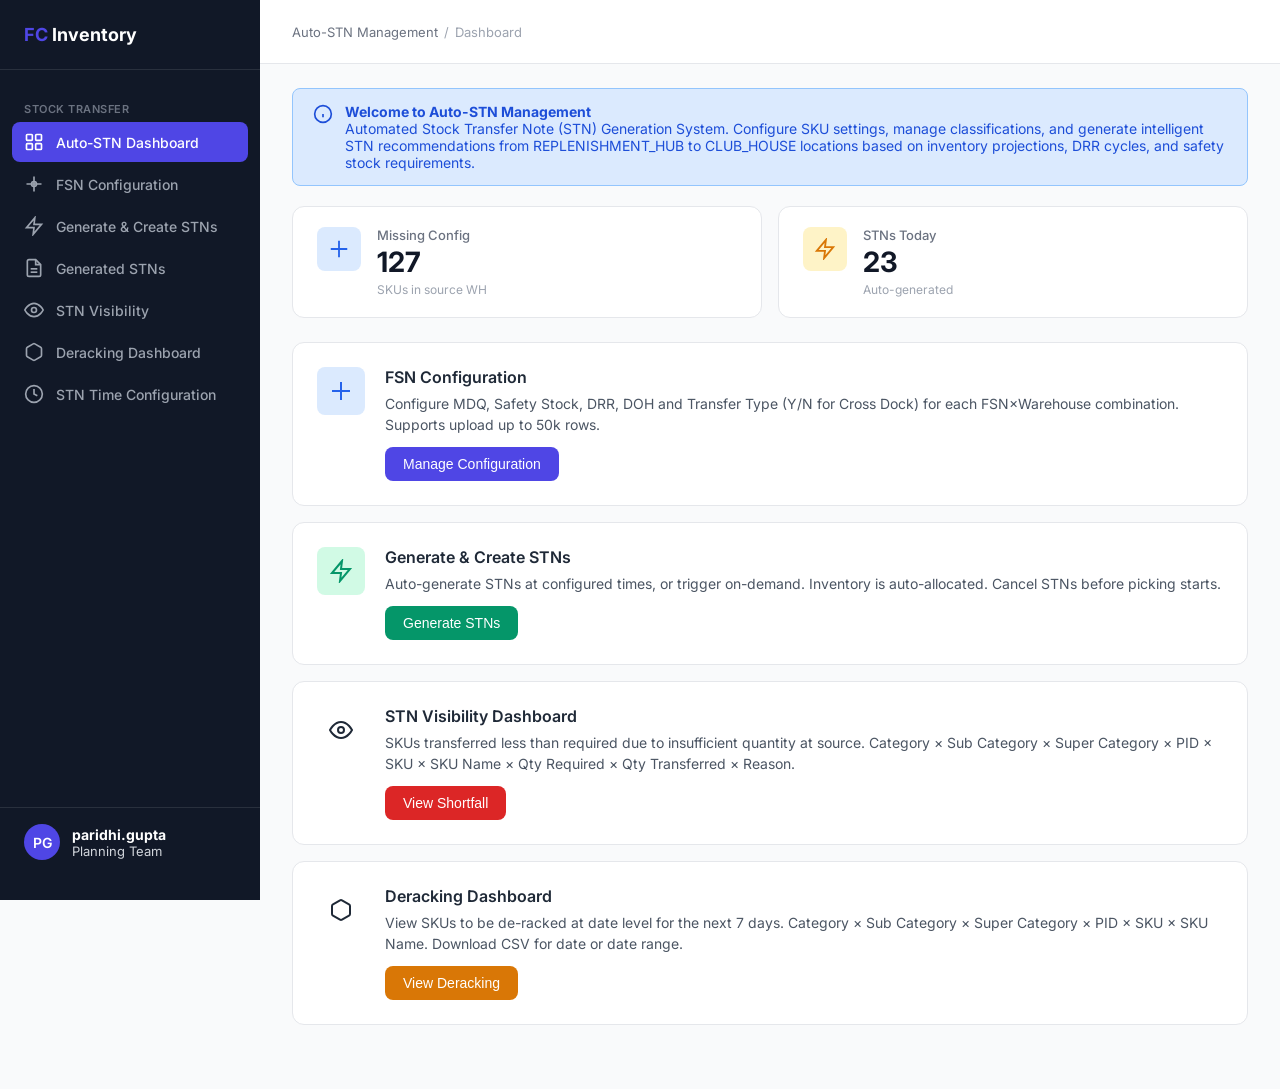
==== auto_stn_prototype.html @ 6537de05 "Add files via upload" ====
<!DOCTYPE html>
<html lang="en">
<head>
<meta charset="UTF-8">
<meta name="viewport" content="width=device-width, initial-scale=1.0">
<title>Auto-STN Management — Automated Stock Transfer System</title>
<link href="https://fonts.googleapis.com/css2?family=Inter:wght@300;400;500;600;700&display=swap" rel="stylesheet">
<style>
:root {
  --primary: #4F46E5;
  --primary-light: #EEF2FF;
  --primary-dark: #3730A3;
  --success: #059669;
  --success-light: #D1FAE5;
  --warning: #D97706;
  --warning-light: #FEF3C7;
  --danger: #DC2626;
  --danger-light: #FEE2E2;
  --info: #2563EB;
  --info-light: #DBEAFE;
  --purple: #7C3AED;
  --purple-light: #EDE9FE;
  --gray-50: #F9FAFB;
  --gray-100: #F3F4F6;
  --gray-200: #E5E7EB;
  --gray-300: #D1D5DB;
  --gray-400: #9CA3AF;
  --gray-500: #6B7280;
  --gray-600: #4B5563;
  --gray-700: #374151;
  --gray-800: #1F2937;
  --gray-900: #111827;
  --radius: 8px;
  --radius-lg: 12px;
  --shadow-sm: 0 1px 2px rgba(0,0,0,.05);
  --shadow: 0 1px 3px rgba(0,0,0,.1);
  --shadow-md: 0 4px 6px rgba(0,0,0,.07);
  --shadow-lg: 0 10px 15px rgba(0,0,0,.1);
}
* { margin:0; padding:0; box-sizing:border-box; }
body { font-family: 'Inter', sans-serif; background: var(--gray-50); color: var(--gray-800); min-height: 100vh; }

.sidebar {
  position: fixed; left:0; top:0; bottom:0; width: 260px; background: var(--gray-900);
  padding: 24px 0; z-index: 100; display: flex; flex-direction: column;
}
.sidebar-brand { padding: 0 24px 24px; border-bottom: 1px solid rgba(255,255,255,.1); margin-bottom: 8px; }
.sidebar-brand h2 { color: #fff; font-size: 18px; font-weight: 700; }
.sidebar-brand span { color: var(--primary); }
.sidebar-nav { flex:1; padding: 8px 12px; overflow-y: auto; }
.sidebar-nav a {
  display: flex; align-items: center; gap: 12px; padding: 10px 12px; border-radius: var(--radius);
  color: var(--gray-400); text-decoration: none; font-size: 14px; font-weight: 500;
  transition: all .15s; margin-bottom: 2px; cursor: pointer;
}
.sidebar-nav a:hover { color: #fff; background: rgba(255,255,255,.06); }
.sidebar-nav a.active { color: #fff; background: var(--primary); }
.sidebar-nav a svg { width:20px; height:20px; flex-shrink:0; }
.sidebar-section { padding: 16px 12px 6px; font-size: 11px; font-weight: 600; color: var(--gray-500); text-transform: uppercase; letter-spacing: .5px; }
.sidebar-user { padding: 16px 24px; border-top: 1px solid rgba(255,255,255,.1); display: flex; align-items: center; gap: 12px; }
.sidebar-user .avatar { width:36px; height:36px; border-radius:50%; background: var(--primary); color:#fff; display:flex; align-items:center; justify-content:center; font-weight:600; font-size:14px; }
.sidebar-user .user-info { color: var(--gray-300); font-size:13px; }
.sidebar-user .user-info strong { display:block; color:#fff; font-size:14px; }

.main { margin-left: 260px; min-height: 100vh; }
.topbar {
  background: #fff; border-bottom: 1px solid var(--gray-200);
  padding: 0 32px; height: 64px;
  display: flex; align-items: center; justify-content: space-between;
  position: sticky; top:0; z-index:50;
}
.topbar-left { display:flex; align-items:center; gap:16px; }
.topbar-left h1 { font-size:20px; font-weight:700; color:var(--gray-900); }
.breadcrumb { display:flex; align-items:center; gap:6px; font-size:13px; color:var(--gray-400); }
.breadcrumb a { color:var(--gray-500); text-decoration:none; cursor:pointer; }
.breadcrumb a:hover { color:var(--primary); }

.content { padding: 24px 32px 48px; }
.card { background: #fff; border-radius: var(--radius-lg); border: 1px solid var(--gray-200); box-shadow: var(--shadow-sm); }
.card-header { padding: 20px 24px; border-bottom: 1px solid var(--gray-100); display: flex; align-items: center; justify-content: space-between; }
.card-header h3 { font-size:16px; font-weight:600; }
.card-body { padding: 24px; }

.btn {
  display: inline-flex; align-items: center; gap: 8px;
  padding: 9px 18px; border-radius: var(--radius); font-size: 14px; font-weight: 500;
  border: none; cursor: pointer; transition: all .15s; text-decoration: none;
}
.btn-primary { background:var(--primary); color:#fff; }
.btn-primary:hover { background:var(--primary-dark); }
.btn-secondary { background:var(--gray-100); color:var(--gray-700); border:1px solid var(--gray-200); }
.btn-secondary:hover { background:var(--gray-200); }
.btn-success { background:var(--success); color:#fff; }
.btn-success:hover { background:#047857; }
.btn-danger { background:var(--danger); color:#fff; }
.btn-danger:hover { background:#B91C1C; }
.btn-warning { background:var(--warning); color:#fff; }
.btn-warning:hover { background:#B45309; }
.btn-ghost { background:transparent; color:var(--gray-600); border:none; }
.btn-ghost:hover { background:var(--gray-100); }
.btn-sm { padding:6px 12px; font-size:13px; }
.btn-lg { padding:12px 24px; font-size:15px; }
.btn svg { width:16px; height:16px; }

.badge {
  display:inline-flex; align-items:center; gap:4px;
  padding: 3px 10px; border-radius: 20px; font-size: 12px; font-weight: 600; white-space: nowrap;
}
.badge-draft { background:var(--gray-100); color:var(--gray-600); }
.badge-pending { background:var(--warning-light); color:var(--warning); }
.badge-approved { background:var(--info-light); color:var(--info); }
.badge-active { background:var(--success-light); color:var(--success); }
.badge-expired { background:var(--danger-light); color:var(--danger); }
.badge-cancelled { background:var(--gray-200); color:var(--gray-600); }

.stats-grid { display: grid; grid-template-columns: repeat(auto-fit, minmax(200px, 1fr)); gap: 16px; margin-bottom: 24px; }
.stat-card {
  background: #fff; border-radius: var(--radius-lg); border: 1px solid var(--gray-200);
  padding: 20px 24px; display: flex; align-items: flex-start; gap: 16px;
}
.stat-icon { width:44px; height:44px; border-radius:var(--radius); display:flex; align-items:center; justify-content:center; flex-shrink:0; }
.stat-icon svg { width:22px; height:22px; }
.stat-icon.blue { background:var(--info-light); color:var(--info); }
.stat-icon.green { background:var(--success-light); color:var(--success); }
.stat-icon.orange { background:var(--warning-light); color:var(--warning); }
.stat-icon.red { background:var(--danger-light); color:var(--danger); }
.stat-icon.purple { background:var(--purple-light); color:var(--purple); }
.stat-content h4 { font-size:13px; font-weight:500; color:var(--gray-500); margin-bottom:4px; }
.stat-content .stat-value { font-size:28px; font-weight:700; color:var(--gray-900); line-height:1.1; }
.stat-content .stat-sub { font-size:12px; color:var(--gray-400); margin-top:4px; }

.table-wrap { overflow-x:auto; }
table { width:100%; border-collapse:collapse; }
th {
  text-align:left; padding:12px 16px; font-size:12px; font-weight:600; color:var(--gray-500);
  text-transform:uppercase; letter-spacing:.5px; background:var(--gray-50); border-bottom:1px solid var(--gray-200);
  white-space:nowrap;
}
td { padding:14px 16px; border-bottom:1px solid var(--gray-100); font-size:14px; color:var(--gray-700); }
tr:hover td { background:var(--gray-50); }
.text-right { text-align:right; }
.text-center { text-align:center; }
.text-muted { color:var(--gray-400); }
.text-sm { font-size:13px; }
.font-mono { font-family:'SF Mono','Fira Code',monospace; font-size:13px; }

.form-grid { display:grid; grid-template-columns:repeat(auto-fill, minmax(280px,1fr)); gap:20px; }
.form-group { display:flex; flex-direction:column; gap:6px; }
.form-group label { font-size:13px; font-weight:600; color:var(--gray-600); }
.form-group label .required { color:var(--danger); }
.form-control {
  padding:9px 12px; border:1px solid var(--gray-300);
  border-radius:var(--radius); font-size:14px; transition:all .15s; font-family:inherit; background:#fff;
}
.form-control:focus { outline:none; border-color:var(--primary); box-shadow:0 0 0 3px rgba(79,70,229,.1); }
.form-hint { font-size:12px; color:var(--gray-400); }
select.form-control { appearance:auto; }

.alert {
  padding:14px 20px; border-radius:var(--radius); display:flex; align-items:flex-start; gap:12px;
  margin-bottom:20px; font-size:14px;
}
.alert svg { width:20px; height:20px; flex-shrink:0; margin-top:1px; }
.alert-info { background:var(--info-light); color:#1D4ED8; border:1px solid #93C5FD; }
.alert-warning { background:var(--warning-light); color:#92400E; border:1px solid #FCD34D; }
.alert-danger { background:var(--danger-light); color:#991B1B; border:1px solid #FCA5A5; }
.alert-success { background:var(--success-light); color:#065F46; border:1px solid #6EE7B7; }

.tabs { display:flex; gap:0; border-bottom:2px solid var(--gray-200); margin-bottom:24px; }
.tab {
  padding:12px 20px; font-size:14px; font-weight:500; color:var(--gray-500); cursor:pointer;
  border-bottom:2px solid transparent; margin-bottom:-2px; transition:all .15s;
  background:none; border-top:none; border-left:none; border-right:none;
}
.tab:hover { color:var(--gray-700); }
.tab.active { color:var(--primary); border-bottom-color:var(--primary); }

.filter-bar { display:flex; align-items:center; gap:12px; margin-bottom:20px; flex-wrap:wrap; }
.filter-chip {
  padding:6px 14px; border-radius:20px; font-size:13px; font-weight:500;
  border:1px solid var(--gray-200); background:#fff; color:var(--gray-600);
  cursor:pointer; transition:all .15s;
}
.filter-chip:hover { border-color:var(--primary); color:var(--primary); }
.filter-chip.active { background:var(--primary); color:#fff; border-color:var(--primary); }

.bulk-upload-zone {
  border:2px dashed var(--gray-300); border-radius:var(--radius-lg);
  padding:40px 24px; text-align:center; cursor:pointer;
  transition:all .2s; background:var(--gray-50);
}
.bulk-upload-zone:hover, .bulk-upload-zone.dragover {
  border-color:var(--primary); background:var(--primary-light);
}

.modal-overlay {
  position:fixed; inset:0; background:rgba(0,0,0,.5);
  display:none; align-items:center; justify-content:center;
  z-index:200; backdrop-filter:blur(2px);
}
.modal-overlay.show { display:flex; }
.modal {
  background:#fff; border-radius:var(--radius-lg);
  width:90%; max-width:520px; max-height:85vh;
  overflow:hidden; box-shadow:var(--shadow-lg);
}
.modal-header { padding:20px 24px; border-bottom:1px solid var(--gray-200); display:flex; align-items:center; justify-content:space-between; }
.modal-header h3 { font-size:18px; font-weight:700; }
.modal-body { padding:24px; overflow-y:auto; }
.modal-footer { padding:16px 24px; border-top:1px solid var(--gray-200); display:flex; justify-content:flex-end; gap:10px; }

.action-card {
  border: 1px solid var(--gray-200); border-radius: var(--radius-lg);
  padding: 24px; display: flex; gap: 20px; align-items: flex-start;
  background: #fff; transition: all .15s; margin-bottom: 16px;
}
.action-card:hover { border-color: var(--primary); box-shadow: var(--shadow-md); }
.action-card .card-icon { width: 48px; height: 48px; border-radius: var(--radius); flex-shrink: 0; display: flex; align-items: center; justify-content: center; }
.action-card .card-icon svg { width: 24px; height: 24px; }
.action-card .card-icon.blue { background: var(--info-light); color: var(--info); }
.action-card .card-icon.purple { background: var(--purple-light); color: var(--purple); }
.action-card .card-icon.green { background: var(--success-light); color: var(--success); }
.action-card .card-content { flex: 1; }
.action-card .card-content h4 { font-size: 16px; font-weight: 600; margin-bottom: 6px; }
.action-card .card-content p { font-size: 14px; color: var(--gray-600); line-height: 1.5; margin-bottom: 12px; }

.screen { display:none; }
.screen.active { display:block; }
.mb-16 { margin-bottom: 16px; }
.mb-24 { margin-bottom: 24px; }
.flex { display: flex; }
.flex-between { display: flex; align-items: center; justify-content: space-between; }
.gap-12 { gap: 12px; }
.grid-2 { display: grid; grid-template-columns: 1fr 1fr; gap: 24px; }
@media (max-width: 900px) { .grid-2 { grid-template-columns: 1fr; } }

.row-highlight-missing { background: #FEF2F2 !important; }
::-webkit-scrollbar { width: 6px; height: 6px; }
::-webkit-scrollbar-track { background: transparent; }
::-webkit-scrollbar-thumb { background: var(--gray-300); border-radius: 3px; }
</style>
</head>
<body>

<aside class="sidebar">
  <div class="sidebar-brand"><h2><span>FC</span> Inventory</h2></div>
  <nav class="sidebar-nav">
    <div class="sidebar-section">Stock Transfer</div>
    <a href="#" class="active" data-screen="dashboard">
      <svg viewBox="0 0 24 24" fill="none" stroke="currentColor" stroke-width="2"><rect x="3" y="3" width="7" height="7" rx="1"/><rect x="14" y="3" width="7" height="7" rx="1"/><rect x="14" y="14" width="7" height="7" rx="1"/><rect x="3" y="14" width="7" height="7" rx="1"/></svg>
      Auto-STN Dashboard
    </a>
    <a href="#" data-screen="config">
      <svg viewBox="0 0 24 24" fill="none" stroke="currentColor" stroke-width="2"><path d="M12 3v18M3 12h18"/><circle cx="12" cy="12" r="3"/></svg>
      FSN Configuration
    </a>
    <a href="#" data-screen="generate">
      <svg viewBox="0 0 24 24" fill="none" stroke="currentColor" stroke-width="2"><path d="M13 2L3 14h9l-1 8 10-12h-9l1-8z"/></svg>
      Generate & Create STNs
    </a>
    <a href="#" data-screen="stn-dashboard">
      <svg viewBox="0 0 24 24" fill="none" stroke="currentColor" stroke-width="2"><path d="M14 2H6a2 2 0 00-2 2v16a2 2 0 002 2h12a2 2 0 002-2V8z"/><polyline points="14,2 14,8 20,8"/><line x1="16" y1="13" x2="8" y2="13"/><line x1="16" y1="17" x2="8" y2="17"/></svg>
      Generated STNs
    </a>
    <a href="#" data-screen="visibility">
      <svg viewBox="0 0 24 24" fill="none" stroke="currentColor" stroke-width="2"><path d="M1 12s4-8 11-8 11 8 11 8-4 8-11 8-11-8-11-8z"/><circle cx="12" cy="12" r="3"/></svg>
      STN Visibility
    </a>
    <a href="#" data-screen="deracking">
      <svg viewBox="0 0 24 24" fill="none" stroke="currentColor" stroke-width="2"><path d="M21 16V8a2 2 0 00-1-1.73l-7-4a2 2 0 00-2 0l-7 4A2 2 0 003 8v8a2 2 0 001 1.73l7 4a2 2 0 002 0l7-4A2 2 0 0021 16z"/></svg>
      Deracking Dashboard
    </a>
    <a href="#" data-screen="time-config">
      <svg viewBox="0 0 24 24" fill="none" stroke="currentColor" stroke-width="2"><circle cx="12" cy="12" r="10"/><polyline points="12,6 12,12 16,14"/></svg>
      STN Time Configuration
    </a>
  </nav>
  <div class="sidebar-user">
    <div class="avatar">PG</div>
    <div class="user-info"><strong>paridhi.gupta</strong>Planning Team</div>
  </div>
</aside>

<div class="main">
  <div class="topbar">
    <div class="topbar-left">
      <div class="breadcrumb" id="breadcrumb">
        <a href="#" data-screen="dashboard">Auto-STN Management</a>
        <span>/</span>
        <span id="breadcrumb-current">Dashboard</span>
      </div>
    </div>
  </div>

  <div class="content">
    <!-- ========== DASHBOARD ========== -->
    <div id="screen-dashboard" class="screen active">
      <div class="alert alert-info">
        <svg viewBox="0 0 24 24" fill="none" stroke="currentColor" stroke-width="2"><circle cx="12" cy="12" r="10"/><line x1="12" y1="16" x2="12" y2="12"/><line x1="12" y1="8" x2="12.01" y2="8"/></svg>
        <div>
          <strong>Welcome to Auto-STN Management</strong><br>
          Automated Stock Transfer Note (STN) Generation System. Configure SKU settings, manage classifications, and generate intelligent STN recommendations from REPLENISHMENT_HUB to CLUB_HOUSE locations based on inventory projections, DRR cycles, and safety stock requirements.
        </div>
      </div>

      <div class="stats-grid">
        <div class="stat-card">
          <div class="stat-icon blue"><svg viewBox="0 0 24 24" fill="none" stroke="currentColor" stroke-width="2"><path d="M12 3v18M3 12h18"/></svg></div>
          <div class="stat-content"><h4>Missing Config</h4><div class="stat-value" id="stat-missing-config">127</div><div class="stat-sub">SKUs in source WH</div></div>
        </div>
        <div class="stat-card">
          <div class="stat-icon orange"><svg viewBox="0 0 24 24" fill="none" stroke="currentColor" stroke-width="2"><path d="M13 2L3 14h9l-1 8 10-12h-9l1-8z"/></svg></div>
          <div class="stat-content"><h4>STNs Today</h4><div class="stat-value" id="stat-stn-today">23</div><div class="stat-sub">Auto-generated</div></div>
        </div>
      </div>

      <div class="action-card" onclick="showScreen('config')" style="cursor:pointer;">
        <div class="card-icon blue"><svg viewBox="0 0 24 24" fill="none" stroke="currentColor" stroke-width="2"><path d="M12 3v18M3 12h18"/></svg></div>
        <div class="card-content">
          <h4>FSN Configuration</h4>
          <p>Configure MDQ, Safety Stock, DRR, DOH and Transfer Type (Y/N for Cross Dock) for each FSN×Warehouse combination. Supports upload up to 50k rows.</p>
          <button class="btn btn-primary">Manage Configuration</button>
        </div>
      </div>
      <div class="action-card" onclick="showScreen('generate')" style="cursor:pointer;">
        <div class="card-icon green"><svg viewBox="0 0 24 24" fill="none" stroke="currentColor" stroke-width="2"><path d="M13 2L3 14h9l-1 8 10-12h-9l1-8z"/></svg></div>
        <div class="card-content">
          <h4>Generate & Create STNs</h4>
          <p>Auto-generate STNs at configured times, or trigger on-demand. Inventory is auto-allocated. Cancel STNs before picking starts.</p>
          <button class="btn btn-success">Generate STNs</button>
        </div>
      </div>
      <div class="action-card" onclick="showScreen('visibility')" style="cursor:pointer;">
        <div class="card-icon red"><svg viewBox="0 0 24 24" fill="none" stroke="currentColor" stroke-width="2"><path d="M1 12s4-8 11-8 11 8 11 8-4 8-11 8-11-8-11-8z"/><circle cx="12" cy="12" r="3"/></svg></div>
        <div class="card-content">
          <h4>STN Visibility Dashboard</h4>
          <p>SKUs transferred less than required due to insufficient quantity at source. Category × Sub Category × Super Category × PID × SKU × SKU Name × Qty Required × Qty Transferred × Reason.</p>
          <button class="btn btn-danger">View Shortfall</button>
        </div>
      </div>
      <div class="action-card" onclick="showScreen('deracking')" style="cursor:pointer;">
        <div class="card-icon orange"><svg viewBox="0 0 24 24" fill="none" stroke="currentColor" stroke-width="2"><path d="M21 16V8a2 2 0 00-1-1.73l-7-4a2 2 0 00-2 0l-7 4A2 2 0 003 8v8a2 2 0 001 1.73l7 4a2 2 0 002 0l7-4A2 2 0 0021 16z"/></svg></div>
        <div class="card-content">
          <h4>Deracking Dashboard</h4>
          <p>View SKUs to be de-racked at date level for the next 7 days. Category × Sub Category × Super Category × PID × SKU × SKU Name. Download CSV for date or date range.</p>
          <button class="btn btn-warning">View Deracking</button>
        </div>
      </div>
    </div>

    <!-- ========== FSN CONFIGURATION ========== -->
    <div id="screen-config" class="screen">
      <div class="card mb-24">
        <div class="card-header"><h3>FSN Configuration Upload</h3><button class="btn btn-secondary btn-sm">View Missing Config</button></div>
        <div class="card-body">
          <div class="alert alert-info mb-16">
            Upload CSV with columns: <strong>FSN_ID, Warehouse_ID, MDQ, Safety_Stock, DRR, DOH, Cross_Dock (Y/N)</strong>. Transfer Type: Y = Cross Dock, N = No Cross Dock (default N if missing). Classification at FSN×WH level. Upload limit: 50,000 rows.
          </div>
          <div class="bulk-upload-zone" onclick="document.getElementById('configFile').click()">
            <input type="file" id="configFile" accept=".csv" style="display:none;">
            <p class="mb-16"><strong>Drop CSV file here or click to browse</strong></p>
            <p class="text-muted text-sm">Supports up to 50,000 rows. Same format for config + classification.</p>
          </div>
          <div class="card mt-16">
            <div class="card-header flex-between">
              <h3>SKUs in Source Warehouse — Missing Configuration or Classification</h3>
              <button class="btn btn-primary btn-sm" id="config-download-csv">Download CSV</button>
            </div>
            <div class="card-body">
              <div class="filter-bar mb-16">
                <label class="text-sm text-muted">Source Warehouse:</label>
                <select class="form-control" id="config-source-wh" style="width:200px;"></select>
                <label class="text-sm text-muted" style="margin-left:16px;">Missing:</label>
                <select class="form-control" id="config-missing-filter" style="width:160px;">
                  <option value="">All</option>
                  <option value="Config">Config</option>
                  <option value="Classification">Classification</option>
                  <option value="Both">Both</option>
                </select>
                <button class="btn btn-primary btn-sm" id="config-apply-filter">Apply</button>
              </div>
              <div class="table-wrap">
                <table>
                  <thead><tr><th>FSN ID</th><th>Warehouse</th><th>Missing</th></tr></thead>
                  <tbody id="tbody-missing-config">
                    <tr class="row-highlight-missing"><td class="font-mono">FSN001</td><td>FRHBLRHSK02</td><td><span class="badge badge-expired">Config</span></td></tr>
                    <tr class="row-highlight-missing"><td class="font-mono">FSN002</td><td>FRHBLRHSK02</td><td><span class="badge badge-expired">Classification</span></td></tr>
                    <tr class="row-highlight-missing"><td class="font-mono">FSN005</td><td>FRHBLRHSK02</td><td><span class="badge badge-expired">Both</span></td></tr>
                  </tbody>
                </table>
              </div>
            </div>
          </div>
        </div>
      </div>
    </div>

    <!-- ========== GENERATE & CREATE STNs ========== -->
    <div id="screen-generate" class="screen">
      <div class="card mb-24">
        <div class="card-header flex-between">
          <h3>Generate & Create STNs</h3>
          <span class="badge badge-active">Auto-STN Generation</span>
        </div>
        <div class="card-body">
          <div class="grid-2">
            <div>
              <h4 class="mb-16">Generation Parameters</h4>
              <div class="form-grid">
                <div class="form-group">
                  <label>Warehouse ID (Source) <span class="required">*</span></label>
                  <select class="form-control" id="generate-source-wh"><option value="">Select REPLENISHMENT_HUB...</option></select>
                </div>
                <div class="form-group">
                  <label>Calculation Date</label>
                  <input type="date" class="form-control" value="2026-03-16">
                </div>
                <div class="form-group">
                  <label>Classification Filter</label>
                  <select class="form-control"><option>All Classifications</option><option>FULL_CROSS</option><option>PARTIAL_CROSS</option></select>
                </div>
                <div class="form-group">
                  <label>Zone Type Filter</label>
                  <select class="form-control"><option>All Zone Types</option><option>FOOD</option><option>NON_FOOD</option><option>BREAD</option><option>COLD</option><option>FROZEN</option></select>
                </div>
                <div class="form-group">
                  <label>Destination Warehouse (Optional)</label>
                  <select class="form-control" id="generate-dest-wh"><option value="">All Destinations</option></select>
                  <span class="form-hint">Filter recommendations for specific Source-Destination pair</span>
                </div>
                <div class="form-group">
                  <label>Deracking Window (Days)</label>
                  <input type="number" class="form-control" value="1" min="1">
                </div>
              </div>
              <div class="alert alert-warning mt-16" id="autoGenAlert" style="display:none;">
                Auto-STN has already been generated for today. Capturing reason for manual generation is required.
              </div>
              <div class="form-group mt-16" id="reasonGroup" style="display:none;">
                <label>Reason for Manual Generation <span class="required">*</span></label>
                <textarea class="form-control" rows="2" placeholder="e.g. Additional inventory received, urgent club house request..."></textarea>
              </div>
              <div class="flex gap-12 mt-16">
                <button class="btn btn-success" onclick="document.getElementById('autoGenAlert').style.display='flex'; document.getElementById('reasonGroup').style.display='block';">Generate STNs Now</button>
                <button class="btn btn-secondary">Download Recommendations CSV</button>
              </div>
            </div>
            <div>
              <h4 class="mb-16">Generation Process</h4>
              <ol style="padding-left:18px; line-height:2; color:var(--gray-700); font-size:14px;">
                <li>Fetch FSN classifications (filtered by type/zone)</li>
                <li>Aggregate warehouse & club house inventory by FSN</li>
                <li>Create FSN × ClubHouse recommendations</li>
                <li>Check deracking within window (configurable days)</li>
                <li>Calculate: max(MDQ, SS + DRR×DOH)</li>
                <li>Allocate warehouse inventory (one-shot proportional)</li>
                <li><strong>Auto-create STNs</strong> (no manual upload)</li>
              </ol>
            </div>
          </div>
        </div>
      </div>
    </div>

    <!-- ========== GENERATED STNs DASHBOARD ========== -->
    <div id="screen-stn-dashboard" class="screen">
      <div class="card mb-24">
        <div class="card-header"><h3>Generated STNs</h3></div>
        <div class="card-body">
          <div class="filter-bar">
            <label class="text-sm text-muted">Filters:</label>
            <input type="date" class="form-control" value="2026-03-16" style="width:140px;">
            <select class="form-control" id="stn-filter-source" style="width:180px;"><option>All Source Warehouses</option></select>
            <select class="form-control" id="stn-filter-dest" style="width:180px;"><option>All Target Warehouses</option></select>
            <button class="btn btn-primary btn-sm">Apply</button>
          </div>
          <div id="allocation-failures-section" class="mb-16" style="display:none;"></div>
          <div class="table-wrap">
            <table>
              <thead>
                <tr><th></th><th>STN ID</th><th>STN Name</th><th>Source</th><th>Destination</th><th>Total Units</th><th>Status</th><th>Actions</th></tr>
              </thead>
              <tbody id="tbody-stn-dashboard">
                <tr>
                  <td class="font-mono">STN-10892</td>
                  <td>Auto_STN_WH001_CH001_BREAD_1603</td>
                  <td>FRHBLRHSK02</td>
                  <td>FCHBLRHSAF01</td>
                  <td class="text-right">156</td>
                  <td><span class="badge badge-active">Created</span></td>
                  <td><button class="btn btn-danger btn-sm" onclick="showCancelModal()">Cancel STN</button></td>
                </tr>
                <tr>
                  <td class="font-mono">STN-10891</td>
                  <td>Auto_STN_WH001_CH002_1603</td>
                  <td>FRHBLRHSK02</td>
                  <td>FCHBLRBEN01</td>
                  <td class="text-right">89</td>
                  <td><span class="badge badge-pending">Picking</span></td>
                  <td><span class="text-muted text-sm">—</span></td>
                </tr>
                <tr>
                  <td class="font-mono">STN-10890</td>
                  <td>Auto_STN_WH001_CH003_1603</td>
                  <td>FRHBLRHSK02</td>
                  <td>FCHBLRDOD01</td>
                  <td class="text-right">201</td>
                  <td><span class="badge badge-approved">Completed</span></td>
                  <td><span class="text-muted text-sm">—</span></td>
                </tr>
              </tbody>
            </table>
          </div>
        </div>
      </div>
    </div>

    <!-- ========== STN VISIBILITY DASHBOARD ========== -->
    <div id="screen-visibility" class="screen">
      <div class="card mb-24">
        <div class="card-header">
          <h3>STN Visibility Dashboard</h3>
        </div>
        <div class="card-body">
          <div class="filter-bar mb-16">
            <label class="text-sm text-muted">Date:</label>
            <input type="date" class="form-control" id="visibility-date-from" value="2026-03-14" style="width:140px;">
            <label class="text-sm text-muted">To:</label>
            <input type="date" class="form-control" id="visibility-date-to" value="2026-03-18" style="width:140px;">
            <label class="text-sm text-muted">STN ID:</label>
            <select class="form-control" id="visibility-stn-filter" style="width:180px;"></select>
            <label class="text-sm text-muted">Source Warehouse:</label>
            <select class="form-control" id="visibility-source-wh" style="width:200px;"></select>
            <button class="btn btn-primary btn-sm" onclick="applyVisibilityFilters()">Apply</button>
          </div>
          <div class="table-wrap">
            <table>
              <thead>
                <tr><th>Date</th><th>STN ID</th><th>Source Warehouse</th><th>Category</th><th>Sub Category</th><th>Super Category</th><th>PID</th><th>SKU</th><th>SKU Name</th><th>Qty Required</th><th>Qty Transferred</th><th>Reason</th></tr>
              </thead>
              <tbody id="tbody-visibility"></tbody>
            </table>
          </div>
        </div>
      </div>
    </div>

    <!-- ========== DERACKING DASHBOARD ========== -->
    <div id="screen-deracking" class="screen">
      <div class="card mb-24">
        <div class="card-header flex-between">
          <h3>Deracking Dashboard — 7-Day View</h3>
          <button class="btn btn-primary btn-sm" id="deracking-download-csv">Download CSV</button>
        </div>
        <div class="card-body">
          <div class="alert alert-info mb-16">
            SKUs to be de-racked at date level, per warehouse. Category × Sub Category × Super Category × PID × SKU × SKU Name × Warehouse × units per date. Download CSV for any date or date range.
          </div>
          <div class="filter-bar">
            <label class="text-sm text-muted">Warehouse:</label>
            <select class="form-control" id="deracking-warehouse-filter" style="width:200px;"></select>
            <label class="text-sm text-muted">Date:</label>
            <input type="date" class="form-control" id="deracking-date-from" value="2026-03-16" style="width:140px;">
            <label class="text-sm text-muted">To:</label>
            <input type="date" class="form-control" id="deracking-date-to" value="2026-03-22" style="width:140px;">
            <button class="btn btn-primary btn-sm" onclick="applyDerackingFilters()">Apply</button>
          </div>
          <div class="table-wrap">
            <table>
              <thead>
                <tr id="deracking-thead"><th>Category</th><th>Sub Category</th><th>Super Category</th><th>PID</th><th>SKU</th><th>SKU Name</th><th>Warehouse</th><th>17-Mar</th><th>18-Mar</th><th>19-Mar</th><th>20-Mar</th><th>21-Mar</th><th>22-Mar</th><th>23-Mar</th></tr>
              </thead>
              <tbody id="tbody-deracking">
                <tr>
                  <td>FMCG</td><td>Snacks</td><td>Chips</td><td>PID001</td><td class="font-mono">FSN001</td><td>Lay's Classic 50g</td><td>—</td><td class="text-center">✓</td><td>—</td><td>—</td><td>—</td><td>...</td>
                </tr>
                <tr>
                  <td>FMCG</td><td>Beverages</td><td>Cold Drinks</td><td>PID002</td><td class="font-mono">FSN002</td><td>Coca Cola 300ml</td><td>—</td><td>—</td><td class="text-center">✓</td><td>—</td><td>—</td><td>...</td>
                </tr>
              </tbody>
            </table>
          </div>
        </div>
      </div>
    </div>


    <!-- ========== STN TIME CONFIGURATION ========== -->
    <div id="screen-time-config" class="screen">
      <div class="card mb-24">
        <div class="card-header"><h3>STN Auto-Generation Time Configuration</h3></div>
        <div class="card-body">
          <div class="alert alert-info mb-16">
            Central team can configure time for STN creation at zone classification level. Default for each zone: 3:00 PM.
          </div>
          <div class="table-wrap">
            <table>
              <thead>
                <tr><th>Zone Type</th><th>Auto-Gen Time</th><th>Action</th></tr>
              </thead>
              <tbody>
                <tr>
                  <td>BREAD</td>
                  <td><input type="time" class="form-control" value="15:00" style="width:120px;"></td>
                  <td><button class="btn btn-primary btn-sm">Save</button></td>
                </tr>
                <tr>
                  <td>EGGS</td>
                  <td><input type="time" class="form-control" value="14:00" style="width:120px;"></td>
                  <td><button class="btn btn-primary btn-sm">Save</button></td>
                </tr>
                <tr>
                  <td>FOOD</td>
                  <td><input type="time" class="form-control" value="15:00" style="width:120px;"></td>
                  <td><button class="btn btn-primary btn-sm">Save</button></td>
                </tr>
                <tr>
                  <td>Default</td>
                  <td><input type="time" class="form-control" value="15:00" style="width:120px;"></td>
                  <td><button class="btn btn-primary btn-sm">Save</button></td>
                </tr>
              </tbody>
            </table>
          </div>
        </div>
      </div>
    </div>
  </div>
</div>

<!-- Cancel STN Modal -->
<div class="modal-overlay" id="cancelModal">
  <div class="modal">
    <div class="modal-header">
      <h3>Cancel STN</h3>
      <button class="btn btn-ghost btn-sm" onclick="document.getElementById('cancelModal').classList.remove('show')">×</button>
    </div>
    <div class="modal-body">
      <p>Are you sure you want to cancel <strong>Auto_STN_WH001_CH001_BREAD_1603</strong>?</p>
      <p class="text-muted text-sm mt-16">All allocated quantity will be automatically de-allocated. This action cannot be undone.</p>
    </div>
    <div class="modal-footer">
      <button class="btn btn-secondary" onclick="document.getElementById('cancelModal').classList.remove('show')">Keep STN</button>
      <button class="btn btn-danger" onclick="document.getElementById('cancelModal').classList.remove('show')">Cancel STN & De-allocate</button>
    </div>
  </div>
</div>

<script src="auto_stn_data.js"></script>
<script>
const titles = {
  dashboard: 'Dashboard',
  config: 'FSN Configuration',
  generate: 'Generate & Create STNs',
  'stn-dashboard': 'Generated STNs',
  visibility: 'STN Visibility Dashboard',
  deracking: 'Deracking Dashboard',
  'time-config': 'STN Time Configuration'
};

function showScreen(id) {
  document.querySelectorAll('.screen').forEach(s => s.classList.remove('active'));
  document.querySelectorAll('.sidebar-nav a').forEach(a => a.classList.remove('active'));
  const screen = document.getElementById('screen-' + id);
  const link = document.querySelector('[data-screen="' + id + '"]');
  if (screen) screen.classList.add('active');
  if (link) link.classList.add('active');
  const crumb = document.getElementById('breadcrumb-current');
  if (crumb) crumb.textContent = titles[id] || id;
}

document.querySelectorAll('.sidebar-nav a[data-screen], .breadcrumb a[data-screen]').forEach(a => {
  a.addEventListener('click', e => {
    e.preventDefault();
    const screen = a.getAttribute('data-screen');
    if (screen) showScreen(screen);
  });
});

function showCancelModal() {
  document.getElementById('cancelModal').classList.add('show');
}

function initAutoStnData() {
  if (typeof AUTO_STN_DATA === 'undefined') return;
  const D = AUTO_STN_DATA;

  // Stats
  const statMissing = document.getElementById('stat-missing-config');
  const statStn = document.getElementById('stat-stn-today');
  if (statMissing) statMissing.textContent = D.missingConfigCount ?? D.missingConfig?.length ?? 0;
  if (statStn) statStn.textContent = D.stnTodayCount ?? D.stns?.length ?? 0;

  // Warehouse dropdowns
  const opts = (list, allLabel) => '<option value="">' + allLabel + '</option>' + (list || []).map(w => '<option value="' + (w.code || w) + '">' + (w.code || w) + (w.name ? ' (' + w.name + ')' : '') + '</option>').join('');
  const srcSelect = document.getElementById('stn-filter-source');
  const destSelect = document.getElementById('stn-filter-dest');
  const genSelect = document.getElementById('generate-source-wh');
  if (srcSelect) srcSelect.innerHTML = opts(D.warehouses, 'All Source Warehouses');
  if (destSelect) destSelect.innerHTML = opts(D.warehouses, 'All Target Warehouses');
  if (genSelect) genSelect.innerHTML = opts(D.warehouses, 'Select REPLENISHMENT_HUB...');
  const genDestSelect = document.getElementById('generate-dest-wh');
  if (genDestSelect) genDestSelect.innerHTML = opts(D.warehouses, 'All Destinations');

  const configSourceSelect = document.getElementById('config-source-wh');
  if (configSourceSelect) {
    configSourceSelect.innerHTML = opts(D.warehouses, 'All Warehouses');
    configSourceSelect.value = 'FRHBLRHSK02'; // default source warehouse
  }

  const derackingWhSelect = document.getElementById('deracking-warehouse-filter');
  if (derackingWhSelect) {
    derackingWhSelect.innerHTML = opts(D.warehouses, 'All Warehouses');
  }

  // STN Visibility filters
  const visStnSelect = document.getElementById('visibility-stn-filter');
  const visSrcWhSelect = document.getElementById('visibility-source-wh');
  if (visStnSelect && D.stnVisibility) {
    const stnIds = [...new Set((D.stnVisibility || []).map(v => v.stnId).filter(Boolean))];
    visStnSelect.innerHTML = '<option value="">All STNs</option>' + stnIds.map(id => '<option value="' + id + '">' + id + '</option>').join('');
  }
  if (visSrcWhSelect) {
    visSrcWhSelect.innerHTML = opts(D.warehouses, 'All Source Warehouses');
  }

  // Missing config table (with filter support)
  renderMissingConfig();

  // STN dashboard table (with expandable SKU details)
  renderStnDashboard();

  // Allocation failures section (Download button only, yellow)
  const failSection = document.getElementById('allocation-failures-section');
  if (failSection && D.allocationFailures && D.allocationFailures.length > 0) {
    failSection.style.display = 'block';
    failSection.innerHTML = '<button class="btn btn-warning btn-sm" id="allocation-failures-download">Download Allocation Failure</button>';
  }

  // STN Visibility table (date-level, filtered)
  const tVis = document.getElementById('tbody-visibility');
  if (tVis && D.stnVisibility) {
    const list = getFilteredVisibility();
    const row = v => '<tr class="row-highlight-missing"><td>' + (v.date||'') + '</td><td class="font-mono">' + (v.stnId||'') + '</td><td class="font-mono">' + (v.sourceWarehouse||'') + '</td><td>' + (v.category||'') + '</td><td>' + (v.subCategory||'') + '</td><td>' + (v.superCategory||'') + '</td><td>' + (v.pid||'') + '</td><td class="font-mono">' + (v.skuId||'') + '</td><td>' + (v.skuName||'').substring(0,50) + '</td><td class="text-right">' + (v.qtyRequired||0) + '</td><td class="text-right">' + (v.qtyTransferred||0) + '</td><td><span class="badge badge-expired">' + (v.reason||'Insufficient inventory at Source') + '</span></td></tr>';
    tVis.innerHTML = list.map(row).join('');
  }
  const statVis = document.getElementById('stat-visibility');
  if (statVis) statVis.textContent = (D.stnVisibilityCount || (D.stnVisibility && D.stnVisibility.length) || 0);

  // Deracking table (7-day view, with warehouse)
  const t3 = document.getElementById('tbody-deracking');
  if (t3 && D.deracking) {
    const list = getFilteredDeracking();
    const dates = D.derackingDates || ['17-Mar','18-Mar','19-Mar','20-Mar','21-Mar','22-Mar','23-Mar'];
    t3.innerHTML = list.slice(0, 50).map(r => {
      const cells = dates.map(d => {
        const u = r.dates && r.dates[d];
        return (u && Number(u) > 0) ? '<td class="text-center">' + u + '</td>' : '<td class="text-center">—</td>';
      }).join('');
      return '<tr><td>' + (r.category||'') + '</td><td>' + (r.subCategory||'') + '</td><td>' + (r.superCategory||'') + '</td><td>' + (r.pid||'') + '</td><td class="font-mono">' + r.skuId + '</td><td>' + (r.name||'').substring(0,40) + '</td><td class="font-mono">' + (r.warehouse||'') + '</td>' + cells + '</tr>';
    }).join('');
  }

  // Config CSV download & filter handlers
  document.getElementById('config-download-csv')?.addEventListener('click', downloadMissingConfigCSV);
  document.getElementById('config-apply-filter')?.addEventListener('click', () => { renderMissingConfig(); });
  document.getElementById('deracking-download-csv')?.addEventListener('click', downloadDerackingCSV);
  document.getElementById('allocation-failures-download')?.addEventListener('click', downloadAllocationFailuresCSV);
}

function getFilteredDeracking() {
  if (typeof AUTO_STN_DATA === 'undefined') return [];
  const wh = document.getElementById('deracking-warehouse-filter')?.value || '';
  let list = AUTO_STN_DATA.deracking || [];
  if (wh) list = list.filter(r => r.warehouse === wh);
  return list;
}

function getFilteredVisibility() {
  if (typeof AUTO_STN_DATA === 'undefined') return [];
  const fromVal = document.getElementById('visibility-date-from')?.value || '';
  const toVal = document.getElementById('visibility-date-to')?.value || '';
  const stnId = document.getElementById('visibility-stn-filter')?.value || '';
  const srcWh = document.getElementById('visibility-source-wh')?.value || '';
  let list = AUTO_STN_DATA.stnVisibility || [];
  if (fromVal) list = list.filter(v => (v.date || '') >= fromVal);
  if (toVal) list = list.filter(v => (v.date || '') <= toVal);
  if (stnId) list = list.filter(v => v.stnId === stnId);
  if (srcWh) list = list.filter(v => v.sourceWarehouse === srcWh);
  return list;
}

function getFilteredMissingConfig() {
  if (typeof AUTO_STN_DATA === 'undefined') return [];
  const src = document.getElementById('config-source-wh')?.value || '';
  const miss = document.getElementById('config-missing-filter')?.value || '';
  let list = AUTO_STN_DATA.missingConfig || [];
  if (src) list = list.filter(m => m.warehouse === src);
  if (miss) list = list.filter(m => m.missing === miss);
  return list;
}

function renderMissingConfig() {
  const list = getFilteredMissingConfig();
  const t1 = document.getElementById('tbody-missing-config');
  if (t1) t1.innerHTML = list.map(m => '<tr class="row-highlight-missing"><td class="font-mono">' + m.skuId + '</td><td>' + m.warehouse + '</td><td><span class="badge badge-expired">' + m.missing + '</span></td></tr>').join('');
}

function downloadMissingConfigCSV() {
  const list = getFilteredMissingConfig();
  const header = 'FSN_ID,SKU_Name,Warehouse,Missing';
  const rows = list.map(m => [m.skuId, '"' + (m.skuName||'').replace(/"/g,'""') + '"', m.warehouse, m.missing].join(','));
  downloadCSV(header + '\n' + rows.join('\n'), 'missing_config_' + new Date().toISOString().slice(0,10) + '.csv');
}

function renderStnDashboard() {
  const D = AUTO_STN_DATA;
  if (!D || !D.stns) return;
  const t2 = document.getElementById('tbody-stn-dashboard');
  if (!t2) return;
  const badge = s => ({ Created: 'badge-active', Picking: 'badge-pending', Completed: 'badge-approved' }[s] || 'badge-draft');
  const action = s => s === 'Created' ? '<button class="btn btn-danger btn-sm" onclick="showCancelModal()">Cancel STN</button>' : '<span class="text-muted text-sm">—</span>';
  let html = '';
  D.stns.forEach((s, idx) => {
    const items = s.items || [];
    const itemsRows = items.length ? '<tr class="stn-items-row" id="stn-items-' + idx + '" style="display:none;"><td colspan="8"><div class="p-12" style="padding:12px 24px;background:var(--gray-50);"><table class="text-sm"><thead><tr><th>SKU</th><th>SKU Title</th><th>Warehouse</th><th>Required Qty</th></tr></thead><tbody>' + items.map(it => '<tr><td class="font-mono">' + it.skuId + '</td><td>' + (it.skuName||'').substring(0,50) + '</td><td>' + it.warehouse + '</td><td class="text-right">' + it.requiredQty + '</td></tr>').join('') + '</tbody></table></div></td></tr>' : '';
    html += '<tr data-stn-idx="' + idx + '"><td><button class="btn btn-ghost btn-sm stn-expand-btn" onclick="toggleStnItems(' + idx + ')" title="View SKU details">▼</button></td><td class="font-mono">' + s.id + '</td><td>' + s.name + '</td><td>' + s.source + '</td><td>' + s.dest + '</td><td class="text-right">' + s.units + '</td><td><span class="badge ' + badge(s.status) + '">' + s.status + '</span></td><td>' + action(s.status) + '</td></tr>' + itemsRows;
  });
  t2.innerHTML = html;
}

function toggleStnItems(idx) {
  const row = document.getElementById('stn-items-' + idx);
  const btn = document.querySelector('[data-stn-idx="' + idx + '"] .stn-expand-btn');
  if (row) { row.style.display = row.style.display === 'none' ? 'table-row' : 'none'; if (btn) btn.textContent = row.style.display === 'none' ? '▼' : '▲'; }
}

function downloadAllocationFailuresCSV() {
  const D = AUTO_STN_DATA;
  if (!D || !D.allocationFailures) return;
  const stnLookup = {};
  (D.stns || []).forEach(s => { stnLookup[s.id] = s; });
  const header = 'STN_ID,SKU,Warehouse_ID,Destination_ID,Allocation_failed_qty';
  const rows = [];
  (D.allocationFailures || []).forEach(f => {
    const stn = stnLookup[f.stnId] || {};
    (f.failedItems || []).forEach(it => {
      rows.push([f.stnId, it.skuId, stn.source || '', stn.dest || '', (it.allocatedQty ?? 0)].join(','));
    });
  });
  downloadCSV(header + '\n' + rows.join('\n'), 'allocation_failures_' + new Date().toISOString().slice(0,10) + '.csv');
}

function downloadDerackingCSV() {
  const D = AUTO_STN_DATA;
  if (!D || !D.deracking) return;
  const list = getFilteredDeracking();
  const dates = D.derackingDates || ['17-Mar','18-Mar','19-Mar','20-Mar','21-Mar','22-Mar','23-Mar'];
  const fromInput = document.getElementById('deracking-date-from');
  const toInput = document.getElementById('deracking-date-to');
  const header = 'SKU_ID,SKU_Name,Warehouse,Category,Sub_Category,Super_Category,PID,' + dates.join(',');
  const rows = list.map(r => {
    const dateVals = dates.map(d => {
      const u = r.dates && r.dates[d];
      return (u && Number(u) > 0) ? String(u) : '';
    }).join(',');
    return [r.skuId, '"' + (r.name||'').replace(/"/g,'""') + '"', r.warehouse||'', r.category, r.subCategory, r.superCategory, r.pid, dateVals].join(',');
  });
  const fn = 'deracking' + (fromInput?.value ? '_' + fromInput.value : '') + (toInput?.value && toInput.value !== fromInput?.value ? '_to_' + toInput.value : '') + '.csv';
  downloadCSV(header + '\n' + rows.join('\n'), fn);
}

function downloadCSV(content, filename) {
  const a = document.createElement('a');
  a.href = 'data:text/csv;charset=utf-8,' + encodeURIComponent(content);
  a.download = filename;
  a.click();
}

function applyDerackingFilters() { initAutoStnData(); }

function applyVisibilityFilters() {
  const tVis = document.getElementById('tbody-visibility');
  if (tVis && typeof AUTO_STN_DATA !== 'undefined') {
    const list = getFilteredVisibility();
    const row = v => '<tr class="row-highlight-missing"><td>' + (v.date||'') + '</td><td class="font-mono">' + (v.stnId||'') + '</td><td class="font-mono">' + (v.sourceWarehouse||'') + '</td><td>' + (v.category||'') + '</td><td>' + (v.subCategory||'') + '</td><td>' + (v.superCategory||'') + '</td><td>' + (v.pid||'') + '</td><td class="font-mono">' + (v.skuId||'') + '</td><td>' + (v.skuName||'').substring(0,50) + '</td><td class="text-right">' + (v.qtyRequired||0) + '</td><td class="text-right">' + (v.qtyTransferred||0) + '</td><td><span class="badge badge-expired">' + (v.reason||'Insufficient inventory at Source') + '</span></td></tr>';
    tVis.innerHTML = list.map(row).join('');
  }
}

document.addEventListener('DOMContentLoaded', initAutoStnData);
</script>
</body>
</html>
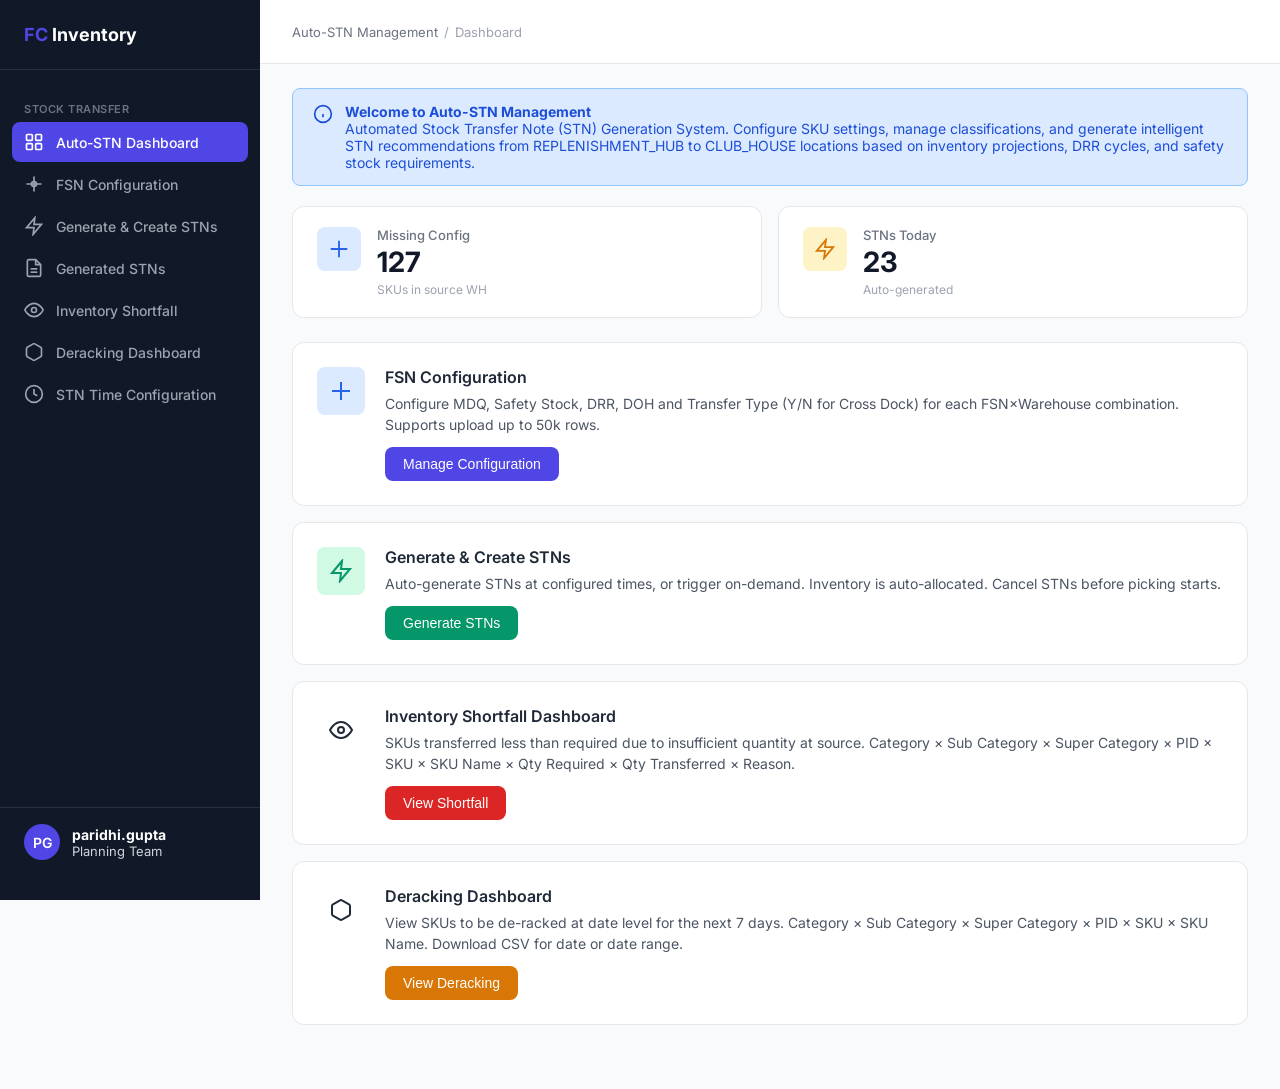
==== commit c39adb0a: "Add files via upload" ====
--- a/auto_stn_prototype.html
+++ b/auto_stn_prototype.html
@@ -264,7 +264,7 @@
     </a>
     <a href="#" data-screen="visibility">
       <svg viewBox="0 0 24 24" fill="none" stroke="currentColor" stroke-width="2"><path d="M1 12s4-8 11-8 11 8 11 8-4 8-11 8-11-8-11-8z"/><circle cx="12" cy="12" r="3"/></svg>
-      STN Visibility
+      Inventory Shortfall
     </a>
     <a href="#" data-screen="deracking">
       <svg viewBox="0 0 24 24" fill="none" stroke="currentColor" stroke-width="2"><path d="M21 16V8a2 2 0 00-1-1.73l-7-4a2 2 0 00-2 0l-7 4A2 2 0 003 8v8a2 2 0 001 1.73l7 4a2 2 0 002 0l7-4A2 2 0 0021 16z"/></svg>
@@ -333,7 +333,7 @@
       <div class="action-card" onclick="showScreen('visibility')" style="cursor:pointer;">
         <div class="card-icon red"><svg viewBox="0 0 24 24" fill="none" stroke="currentColor" stroke-width="2"><path d="M1 12s4-8 11-8 11 8 11 8-4 8-11 8-11-8-11-8z"/><circle cx="12" cy="12" r="3"/></svg></div>
         <div class="card-content">
-          <h4>STN Visibility Dashboard</h4>
+          <h4>Inventory Shortfall Dashboard</h4>
           <p>SKUs transferred less than required due to insufficient quantity at source. Category × Sub Category × Super Category × PID × SKU × SKU Name × Qty Required × Qty Transferred × Reason.</p>
           <button class="btn btn-danger">View Shortfall</button>
         </div>
@@ -350,45 +350,70 @@
 
     <!-- ========== FSN CONFIGURATION ========== -->
     <div id="screen-config" class="screen">
-      <div class="card mb-24">
-        <div class="card-header"><h3>FSN Configuration Upload</h3><button class="btn btn-secondary btn-sm">View Missing Config</button></div>
+      <div class="alert alert-info mb-24">
+        <svg viewBox="0 0 24 24" fill="none" stroke="currentColor" stroke-width="2"><circle cx="12" cy="12" r="10"/><line x1="12" y1="16" x2="12" y2="12"/><line x1="12" y1="8" x2="12.01" y2="8"/></svg>
+        <div>
+          <strong>Welcome to FSN Configuration</strong><br>
+          Configure SKU settings and classifications for each FSN. Upload configuration and classification CSVs, then view missing entries below.
+        </div>
+      </div>
+
+      <div class="stats-grid" style="grid-template-columns:repeat(2, 1fr); margin-bottom:24px;">
+        <div class="action-card" onclick="document.getElementById('configFile').click()" style="cursor:pointer;">
+          <div class="card-icon blue"><svg viewBox="0 0 24 24" fill="none" stroke="currentColor" stroke-width="2"><path d="M12 3v18M3 12h18"/><circle cx="12" cy="12" r="3"/></svg></div>
+          <div class="card-content">
+            <h4>FSN Configuration</h4>
+            <p>Configure MDQ (Minimum Display Quantity), Safety Stock, DRR (Daily Replenishment Rate), and DOH (Days on Hand) for each FSN×Warehouse combination.</p>
+            <button class="btn btn-primary">Manage Configuration</button>
+          </div>
+        </div>
+        <div class="action-card" style="cursor:pointer;">
+          <div class="card-icon purple"><svg viewBox="0 0 24 24" fill="none" stroke="currentColor" stroke-width="2"><path d="M20.59 13.41l-7.17 7.17a2 2 0 01-2.83 0L2 12V2h10l8.59 8.59a2 2 0 010 2.82z"/><line x1="7" y1="7" x2="7.01" y2="7"/></svg></div>
+          <div class="card-content">
+            <h4>FSN Classification</h4>
+            <p>Manage FSN classifications (FULL_CROSS / PARTIAL_CROSS) and zone types (FOOD, NON_FOOD, BREAD, EGGS, MILK, COLD, FROZEN) for each FSN.</p>
+            <button class="btn btn-primary" style="background:var(--purple);">Manage Classification</button>
+          </div>
+        </div>
+      </div>
+
+      <input type="file" id="configFile" accept=".csv" style="display:none;">
+
+      <div class="card mt-24">
+        <div class="card-header flex-between">
+          <h3>Missing FSNs</h3>
+        </div>
         <div class="card-body">
-          <div class="alert alert-info mb-16">
-            Upload CSV with columns: <strong>FSN_ID, Warehouse_ID, MDQ, Safety_Stock, DRR, DOH, Cross_Dock (Y/N)</strong>. Transfer Type: Y = Cross Dock, N = No Cross Dock (default N if missing). Classification at FSN×WH level. Upload limit: 50,000 rows.
-          </div>
-          <div class="bulk-upload-zone" onclick="document.getElementById('configFile').click()">
-            <input type="file" id="configFile" accept=".csv" style="display:none;">
-            <p class="mb-16"><strong>Drop CSV file here or click to browse</strong></p>
-            <p class="text-muted text-sm">Supports up to 50,000 rows. Same format for config + classification.</p>
-          </div>
-          <div class="card mt-16">
-            <div class="card-header flex-between">
-              <h3>SKUs in Source Warehouse — Missing Configuration or Classification</h3>
-              <button class="btn btn-primary btn-sm" id="config-download-csv">Download CSV</button>
+          <div class="tabs">
+            <button class="tab config-tab active" data-config-tab="classification">FSNs Missing Classification</button>
+            <button class="tab config-tab" data-config-tab="config">FSNs Missing Configuration</button>
+          </div>
+          <div id="config-tab-classification" class="config-tab-pane">
+            <div class="filter-bar mb-16">
+              <label class="text-sm text-muted">City:</label>
+              <select class="form-control" id="config-city-filter" style="width:200px;"></select>
+              <button class="btn btn-primary btn-sm" id="config-apply-classification">Apply</button>
+              <button class="btn btn-primary btn-sm" id="config-download-classification">Download CSV</button>
             </div>
-            <div class="card-body">
-              <div class="filter-bar mb-16">
-                <label class="text-sm text-muted">Source Warehouse:</label>
-                <select class="form-control" id="config-source-wh" style="width:200px;"></select>
-                <label class="text-sm text-muted" style="margin-left:16px;">Missing:</label>
-                <select class="form-control" id="config-missing-filter" style="width:160px;">
-                  <option value="">All</option>
-                  <option value="Config">Config</option>
-                  <option value="Classification">Classification</option>
-                  <option value="Both">Both</option>
-                </select>
-                <button class="btn btn-primary btn-sm" id="config-apply-filter">Apply</button>
-              </div>
-              <div class="table-wrap">
-                <table>
-                  <thead><tr><th>FSN ID</th><th>Warehouse</th><th>Missing</th></tr></thead>
-                  <tbody id="tbody-missing-config">
-                    <tr class="row-highlight-missing"><td class="font-mono">FSN001</td><td>FRHBLRHSK02</td><td><span class="badge badge-expired">Config</span></td></tr>
-                    <tr class="row-highlight-missing"><td class="font-mono">FSN002</td><td>FRHBLRHSK02</td><td><span class="badge badge-expired">Classification</span></td></tr>
-                    <tr class="row-highlight-missing"><td class="font-mono">FSN005</td><td>FRHBLRHSK02</td><td><span class="badge badge-expired">Both</span></td></tr>
-                  </tbody>
-                </table>
-              </div>
+            <div class="table-wrap">
+              <table>
+                <thead><tr><th>FSN ID</th><th>City</th></tr></thead>
+                <tbody id="tbody-missing-classification"></tbody>
+              </table>
+            </div>
+          </div>
+          <div id="config-tab-config" class="config-tab-pane" style="display:none;">
+            <div class="filter-bar mb-16">
+              <label class="text-sm text-muted">Warehouse ID:</label>
+              <select class="form-control" id="config-warehouse-filter" style="width:200px;"></select>
+              <button class="btn btn-primary btn-sm" id="config-apply-config">Apply</button>
+              <button class="btn btn-primary btn-sm" id="config-download-config">Download CSV</button>
+            </div>
+            <div class="table-wrap">
+              <table>
+                <thead><tr><th>FSN ID</th><th>Warehouse ID</th></tr></thead>
+                <tbody id="tbody-missing-config"></tbody>
+              </table>
             </div>
           </div>
         </div>
@@ -519,7 +544,7 @@
     <div id="screen-visibility" class="screen">
       <div class="card mb-24">
         <div class="card-header">
-          <h3>STN Visibility Dashboard</h3>
+          <h3>Inventory Shortfall Dashboard</h3>
         </div>
         <div class="card-body">
           <div class="filter-bar mb-16">
@@ -596,25 +621,29 @@
           <div class="table-wrap">
             <table>
               <thead>
-                <tr><th>Zone Type</th><th>Auto-Gen Time</th><th>Action</th></tr>
+                <tr><th>City</th><th>Zone Type</th><th>Auto-Gen Time</th><th>Action</th></tr>
               </thead>
               <tbody>
                 <tr>
+                  <td>Bangalore</td>
                   <td>BREAD</td>
                   <td><input type="time" class="form-control" value="15:00" style="width:120px;"></td>
                   <td><button class="btn btn-primary btn-sm">Save</button></td>
                 </tr>
                 <tr>
+                  <td>Bangalore</td>
                   <td>EGGS</td>
                   <td><input type="time" class="form-control" value="14:00" style="width:120px;"></td>
                   <td><button class="btn btn-primary btn-sm">Save</button></td>
                 </tr>
                 <tr>
+                  <td>Bangalore</td>
                   <td>FOOD</td>
                   <td><input type="time" class="form-control" value="15:00" style="width:120px;"></td>
                   <td><button class="btn btn-primary btn-sm">Save</button></td>
                 </tr>
                 <tr>
+                  <td>—</td>
                   <td>Default</td>
                   <td><input type="time" class="form-control" value="15:00" style="width:120px;"></td>
                   <td><button class="btn btn-primary btn-sm">Save</button></td>
@@ -653,7 +682,7 @@
   config: 'FSN Configuration',
   generate: 'Generate & Create STNs',
   'stn-dashboard': 'Generated STNs',
-  visibility: 'STN Visibility Dashboard',
+  visibility: 'Inventory Shortfall Dashboard',
   deracking: 'Deracking Dashboard',
   'time-config': 'STN Time Configuration'
 };
@@ -688,7 +717,7 @@
   // Stats
   const statMissing = document.getElementById('stat-missing-config');
   const statStn = document.getElementById('stat-stn-today');
-  if (statMissing) statMissing.textContent = D.missingConfigCount ?? D.missingConfig?.length ?? 0;
+  if (statMissing) statMissing.textContent = (D.missingClassificationCount ?? 0) + (D.missingConfigCount ?? 0) || (D.missingClassification?.length ?? 0) + (D.missingConfig?.length ?? 0);
   if (statStn) statStn.textContent = D.stnTodayCount ?? D.stns?.length ?? 0;
 
   // Warehouse dropdowns
@@ -702,10 +731,15 @@
   const genDestSelect = document.getElementById('generate-dest-wh');
   if (genDestSelect) genDestSelect.innerHTML = opts(D.warehouses, 'All Destinations');
 
-  const configSourceSelect = document.getElementById('config-source-wh');
-  if (configSourceSelect) {
-    configSourceSelect.innerHTML = opts(D.warehouses, 'All Warehouses');
-    configSourceSelect.value = 'FRHBLRHSK02'; // default source warehouse
+  const configCitySelect = document.getElementById('config-city-filter');
+  if (configCitySelect && D.cities) {
+    const cityOpts = (D.cities || []).map(c => '<option value="' + c + '">' + c + '</option>').join('');
+    configCitySelect.innerHTML = '<option value="">All Cities</option>' + cityOpts;
+  }
+  const configWhSelect = document.getElementById('config-warehouse-filter');
+  if (configWhSelect) {
+    configWhSelect.innerHTML = opts(D.warehouses, 'All Warehouses');
+    configWhSelect.value = 'FRHBLRHSK02';
   }
 
   const derackingWhSelect = document.getElementById('deracking-warehouse-filter');
@@ -713,7 +747,7 @@
     derackingWhSelect.innerHTML = opts(D.warehouses, 'All Warehouses');
   }
 
-  // STN Visibility filters
+  // Inventory Shortfall filters
   const visStnSelect = document.getElementById('visibility-stn-filter');
   const visSrcWhSelect = document.getElementById('visibility-source-wh');
   if (visStnSelect && D.stnVisibility) {
@@ -724,7 +758,7 @@
     visSrcWhSelect.innerHTML = opts(D.warehouses, 'All Source Warehouses');
   }
 
-  // Missing config table (with filter support)
+  renderMissingClassification();
   renderMissingConfig();
 
   // STN dashboard table (with expandable SKU details)
@@ -737,11 +771,11 @@
     failSection.innerHTML = '<button class="btn btn-warning btn-sm" id="allocation-failures-download">Download Allocation Failure</button>';
   }
 
-  // STN Visibility table (date-level, filtered)
+  // Inventory Shortfall table (date-level, filtered)
   const tVis = document.getElementById('tbody-visibility');
   if (tVis && D.stnVisibility) {
     const list = getFilteredVisibility();
-    const row = v => '<tr class="row-highlight-missing"><td>' + (v.date||'') + '</td><td class="font-mono">' + (v.stnId||'') + '</td><td class="font-mono">' + (v.sourceWarehouse||'') + '</td><td>' + (v.category||'') + '</td><td>' + (v.subCategory||'') + '</td><td>' + (v.superCategory||'') + '</td><td>' + (v.pid||'') + '</td><td class="font-mono">' + (v.skuId||'') + '</td><td>' + (v.skuName||'').substring(0,50) + '</td><td class="text-right">' + (v.qtyRequired||0) + '</td><td class="text-right">' + (v.qtyTransferred||0) + '</td><td><span class="badge badge-expired">' + (v.reason||'Insufficient inventory at Source') + '</span></td></tr>';
+    const row = v => '<tr class="row-highlight-missing"><td>' + (v.date||'') + '</td><td class="font-mono">' + (v.stnId||'') + '</td><td class="font-mono">' + (v.sourceWarehouse||'') + '</td><td>' + (v.category||'') + '</td><td>' + (v.subCategory||'') + '</td><td>' + (v.superCategory||'') + '</td><td>' + (v.pid||'') + '</td><td class="font-mono">' + (v.skuId||'') + '</td><td>' + (v.skuName||'').substring(0,50) + '</td><td class="text-right">' + (v.qtyRequired||0) + '</td><td class="text-right">' + (v.qtyTransferred||0) + '</td><td><span class="badge badge-expired">' + (v.reason||'Insufficient Inventory') + '</span></td></tr>';
     tVis.innerHTML = list.map(row).join('');
   }
   const statVis = document.getElementById('stat-visibility');
@@ -761,11 +795,29 @@
     }).join('');
   }
 
-  // Config CSV download & filter handlers
-  document.getElementById('config-download-csv')?.addEventListener('click', downloadMissingConfigCSV);
-  document.getElementById('config-apply-filter')?.addEventListener('click', () => { renderMissingConfig(); });
+  document.getElementById('config-download-classification')?.addEventListener('click', downloadMissingClassificationCSV);
+  document.getElementById('config-download-config')?.addEventListener('click', downloadMissingConfigCSV);
+  document.getElementById('config-apply-classification')?.addEventListener('click', () => { renderMissingClassification(); });
+  document.getElementById('config-apply-config')?.addEventListener('click', () => { renderMissingConfig(); });
+  document.querySelectorAll('.config-tab').forEach(t => t.addEventListener('click', function() { switchConfigTab(this.dataset.configTab); }));
   document.getElementById('deracking-download-csv')?.addEventListener('click', downloadDerackingCSV);
   document.getElementById('allocation-failures-download')?.addEventListener('click', downloadAllocationFailuresCSV);
+}
+
+function switchConfigTab(tab) {
+  if (!tab) return;
+  document.querySelectorAll('.tab[data-config-tab]').forEach(t => t.classList.toggle('active', t.dataset.configTab === tab));
+  const panes = document.querySelectorAll('.config-tab-pane');
+  panes.forEach(p => { p.style.display = (p.id === 'config-tab-' + tab) ? '' : 'none'; });
+}
+
+function switchConfigTab(tabName) {
+  document.querySelectorAll('.tab[data-config-tab]').forEach(t => {
+    t.classList.toggle('active', t.dataset.configTab === tabName);
+  });
+  document.querySelectorAll('.config-tab-pane').forEach(p => {
+    p.style.display = (p.id === 'config-tab-' + tabName) ? 'block' : 'none';
+  });
 }
 
 function getFilteredDeracking() {
@@ -790,27 +842,46 @@
   return list;
 }
 
+function getFilteredMissingClassification() {
+  if (typeof AUTO_STN_DATA === 'undefined') return [];
+  const city = document.getElementById('config-city-filter')?.value || '';
+  let list = AUTO_STN_DATA.missingClassification || [];
+  if (city) list = list.filter(m => m.city === city);
+  return list;
+}
+
+function renderMissingClassification() {
+  const list = getFilteredMissingClassification();
+  const t = document.getElementById('tbody-missing-classification');
+  if (t) t.innerHTML = list.map(m => '<tr class="row-highlight-missing"><td class="font-mono">' + m.skuId + '</td><td>' + (m.city||'') + '</td></tr>').join('');
+}
+
+function downloadMissingClassificationCSV() {
+  const list = getFilteredMissingClassification();
+  const header = 'FSN_ID,City';
+  const rows = list.map(m => [m.skuId, m.city||''].join(','));
+  downloadCSV(header + '\n' + rows.join('\n'), 'fsns_missing_classification_' + new Date().toISOString().slice(0,10) + '.csv');
+}
+
 function getFilteredMissingConfig() {
   if (typeof AUTO_STN_DATA === 'undefined') return [];
-  const src = document.getElementById('config-source-wh')?.value || '';
-  const miss = document.getElementById('config-missing-filter')?.value || '';
+  const wh = document.getElementById('config-warehouse-filter')?.value || '';
   let list = AUTO_STN_DATA.missingConfig || [];
-  if (src) list = list.filter(m => m.warehouse === src);
-  if (miss) list = list.filter(m => m.missing === miss);
+  if (wh) list = list.filter(m => m.warehouse === wh);
   return list;
 }
 
 function renderMissingConfig() {
   const list = getFilteredMissingConfig();
   const t1 = document.getElementById('tbody-missing-config');
-  if (t1) t1.innerHTML = list.map(m => '<tr class="row-highlight-missing"><td class="font-mono">' + m.skuId + '</td><td>' + m.warehouse + '</td><td><span class="badge badge-expired">' + m.missing + '</span></td></tr>').join('');
+  if (t1) t1.innerHTML = list.map(m => '<tr class="row-highlight-missing"><td class="font-mono">' + m.skuId + '</td><td>' + (m.warehouse||'') + '</td></tr>').join('');
 }
 
 function downloadMissingConfigCSV() {
   const list = getFilteredMissingConfig();
-  const header = 'FSN_ID,SKU_Name,Warehouse,Missing';
-  const rows = list.map(m => [m.skuId, '"' + (m.skuName||'').replace(/"/g,'""') + '"', m.warehouse, m.missing].join(','));
-  downloadCSV(header + '\n' + rows.join('\n'), 'missing_config_' + new Date().toISOString().slice(0,10) + '.csv');
+  const header = 'FSN_ID,Warehouse_ID';
+  const rows = list.map(m => [m.skuId, m.warehouse||''].join(','));
+  downloadCSV(header + '\n' + rows.join('\n'), 'fsns_missing_configuration_' + new Date().toISOString().slice(0,10) + '.csv');
 }
 
 function renderStnDashboard() {
@@ -883,7 +954,7 @@
   const tVis = document.getElementById('tbody-visibility');
   if (tVis && typeof AUTO_STN_DATA !== 'undefined') {
     const list = getFilteredVisibility();
-    const row = v => '<tr class="row-highlight-missing"><td>' + (v.date||'') + '</td><td class="font-mono">' + (v.stnId||'') + '</td><td class="font-mono">' + (v.sourceWarehouse||'') + '</td><td>' + (v.category||'') + '</td><td>' + (v.subCategory||'') + '</td><td>' + (v.superCategory||'') + '</td><td>' + (v.pid||'') + '</td><td class="font-mono">' + (v.skuId||'') + '</td><td>' + (v.skuName||'').substring(0,50) + '</td><td class="text-right">' + (v.qtyRequired||0) + '</td><td class="text-right">' + (v.qtyTransferred||0) + '</td><td><span class="badge badge-expired">' + (v.reason||'Insufficient inventory at Source') + '</span></td></tr>';
+    const row = v => '<tr class="row-highlight-missing"><td>' + (v.date||'') + '</td><td class="font-mono">' + (v.stnId||'') + '</td><td class="font-mono">' + (v.sourceWarehouse||'') + '</td><td>' + (v.category||'') + '</td><td>' + (v.subCategory||'') + '</td><td>' + (v.superCategory||'') + '</td><td>' + (v.pid||'') + '</td><td class="font-mono">' + (v.skuId||'') + '</td><td>' + (v.skuName||'').substring(0,50) + '</td><td class="text-right">' + (v.qtyRequired||0) + '</td><td class="text-right">' + (v.qtyTransferred||0) + '</td><td><span class="badge badge-expired">' + (v.reason||'Insufficient Inventory') + '</span></td></tr>';
     tVis.innerHTML = list.map(row).join('');
   }
 }
